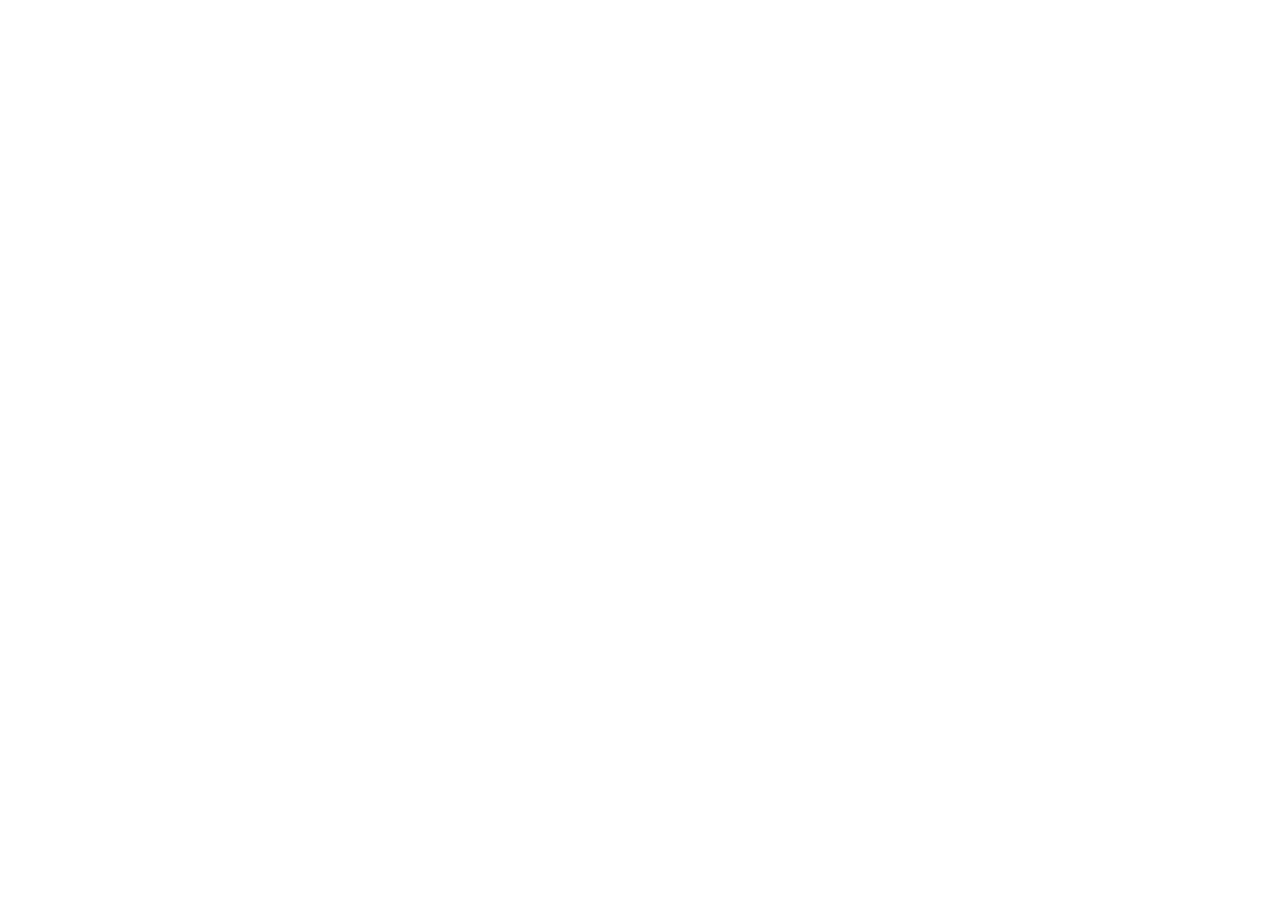
==== pages/homepage/index.html @ 833f8e6b "initial repo + basic site architecture" ====
<!doctype html>
<html lang="en">
  <head>
    <meta charset="UTF-8" />
    <meta name="viewport" content="width=device-width, initial-scale=1.0" />
    <title>KC Fedellaga: Portfolio</title>
  </head>
  <body></body>
</html>
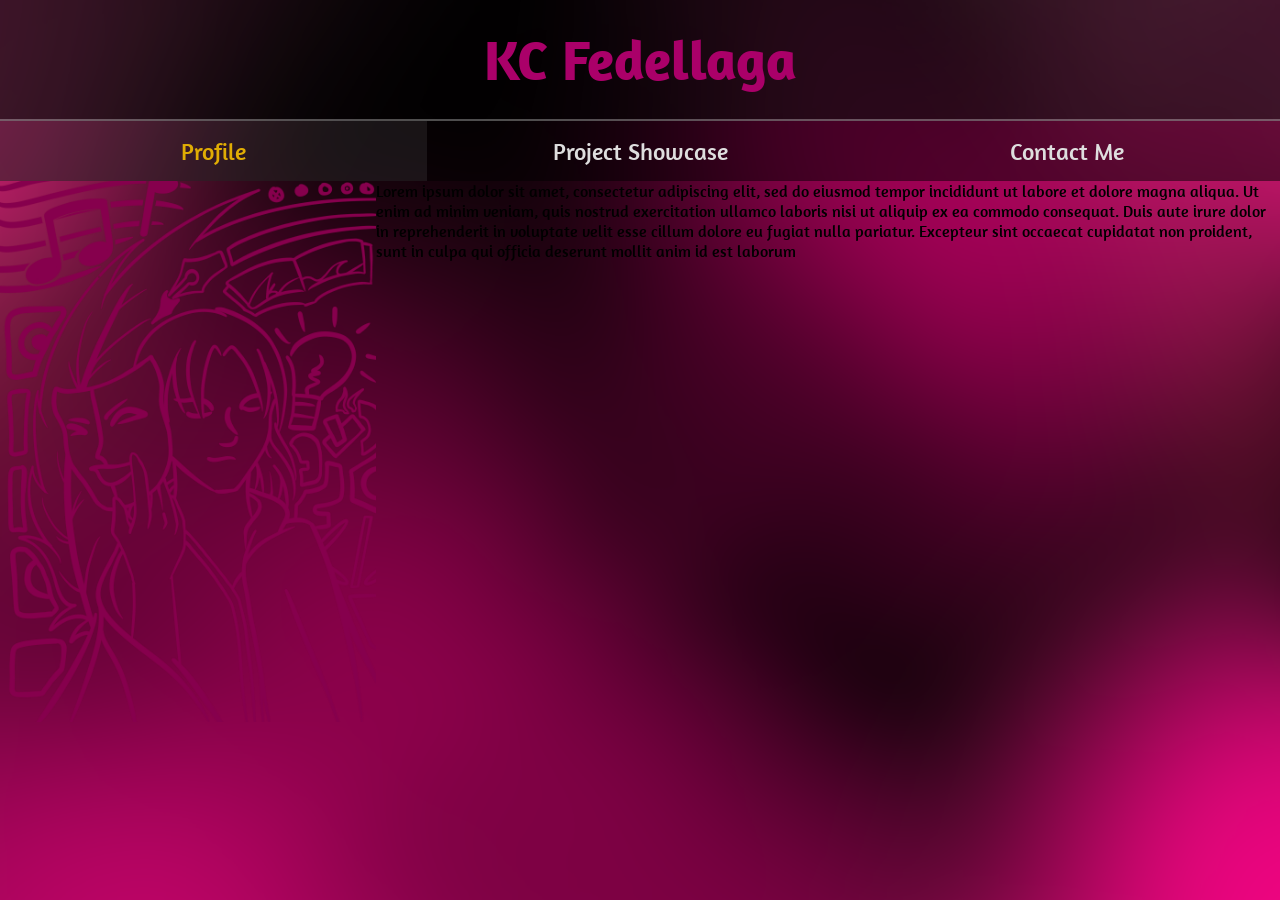
==== commit 794ad66b: "homepage start" ====
--- a/pages/homepage/index.html
+++ b/pages/homepage/index.html
@@ -4,6 +4,60 @@
     <meta charset="UTF-8" />
     <meta name="viewport" content="width=device-width, initial-scale=1.0" />
     <title>KC Fedellaga: Portfolio</title>
+    <link rel="stylesheet" href="home-styles.css" />
+    <script type="module" src="home.js"></script>
   </head>
-  <body></body>
+  <body>
+    <header>
+      <h1 class="header-h1">KC Fedellaga</h1>
+    </header>
+
+    <nav id="navbar">
+      <div class="nav-button active">
+        <a href="#">Profile</a>
+      </div>
+      <div class="nav-button">
+        <a href="#">Project Showcase</a>
+      </div>
+      <div class="nav-button">
+        <a href="#">Contact Me</a>
+      </div>
+    </nav>
+
+    <main>
+      <!-- Intro Section: Artist Pic + Bio -->
+      <div id="view-profile">
+        <div id="self-portraits">
+          <!-- Insert Pictures Here -->
+          <img
+            class="profile-img"
+            src="/assets/kacebykace.png"
+            alt="Kace by Kace, an illustration I did to depict myselef as an artist"
+          />
+        </div>
+
+        <div id="about-me">
+          Lorem ipsum dolor sit amet, consectetur adipiscing elit, sed do
+          eiusmod tempor incididunt ut labore et dolore magna aliqua. Ut enim ad
+          minim veniam, quis nostrud exercitation ullamco laboris nisi ut
+          aliquip ex ea commodo consequat. Duis aute irure dolor in
+          reprehenderit in voluptate velit esse cillum dolore eu fugiat nulla
+          pariatur. Excepteur sint occaecat cupidatat non proident, sunt in
+          culpa qui officia deserunt mollit anim id est laborum
+        </div>
+      </div>
+
+      <div id="view-projects" class="hidden">
+        <h2>Project Showcase</h2>
+        <div class="project-box">
+          <!-- Insert Thumbnail Here -->
+          <!-- Insert Project Name Here -->
+          <!-- Insert Tagline + VERY BRIEF DESCRIPTION Here -->
+          <!-- Insert Detail Tags Here -->
+        </div>
+        <div class="project-box"></div>
+      </div>
+      <footer></footer>
+    </main>
+  </body>
 </html>
--- a/pages/homepage/home-styles.css
+++ b/pages/homepage/home-styles.css
@@ -0,0 +1,175 @@
+@import url("https://fonts.googleapis.com/css2?family=Amaranth:ital,wght@0,400;0,700;1,400;1,700&family=Galindo&family=Rubik:ital,wght@0,300..900;1,300..900&display=swap");
+* {
+  font-family: "Amaranth", serif;
+  box-sizing: border-box;
+}
+
+body {
+  min-height: 100vh;
+  background: url(/assets/bg-image.png);
+  background-size: cover;
+  background-position: center;
+
+  display: flex;
+  flex-direction: column;
+
+  margin: 0;
+  padding: 0;
+
+  max-width: 100vw;
+  overflow-x: hidden;
+}
+
+header {
+  container-type: inline-size;
+
+  position: sticky;
+  top: 0;
+  left: 0;
+  width: 100%;
+
+  display: flex;
+  flex-direction: column;
+
+  justify-content: space-between;
+  align-items: center;
+  z-index: 100;
+}
+
+.header-h1 {
+  font-size: 3.5em;
+  text-align: center;
+  color: #aa0069;
+
+  margin: 0px;
+  padding: 25px;
+
+  background: rgba(0, 0, 0, 0.1);
+  backdrop-filter: brightness(50%) saturate(50%);
+  width: 100%;
+
+  border-bottom: 2px solid rgba(255, 255, 255, 0.3);
+}
+
+#navbar {
+  container-type: inline-size;
+  margin: 0;
+  padding: 0px;
+
+  position: sticky;
+  top: var(--header-height, 120px);
+  z-index: 99;
+
+  background: rgba(0, 0, 0, 0.5);
+  /* backdrop-filter: brightness(65%) contrast(90%) saturate(80%); */
+  width: 100%;
+
+  display: flex;
+  justify-content: space-between;
+  align-content: center;
+}
+
+.nav-button {
+  width: 100%;
+  text-align: center;
+  padding-top: 15px;
+  padding-bottom: 15px;
+  font-size: 1.5em;
+
+  a {
+    text-decoration-line: none;
+    color: #dedede;
+  }
+}
+
+.nav-button:hover {
+  cursor: pointer;
+
+  background: rgba(219, 67, 138, 0.075);
+  a {
+    color: #fde69b;
+  }
+}
+
+.active {
+  background: rgba(255, 255, 255, 0.075);
+  a {
+    color: #e0ad04;
+  }
+}
+
+/* Container Queries Ref: https://developer.mozilla.org/en-US/docs/Web/CSS/Guides/Containment/Container_queries */
+@container (width < 1000px) {
+  .header-h1 {
+    font-size: 2.75em;
+    margin: 0px;
+    padding: 20px;
+  }
+
+  #navbar {
+  }
+
+  .nav-button {
+    margin: 0px;
+    padding: 10px;
+    font-size: 1.2em;
+  }
+}
+@container (width < 550px) {
+  .header-h1 {
+    font-size: 2em;
+    margin: 0px;
+    padding: 15px;
+  }
+  .nav-button {
+    margin: 0px;
+    padding: 8px;
+    font-size: 1em;
+  }
+}
+
+@media (max-width: 800px) {
+  main {
+    padding: 2em 1em 60px 1em;
+  }
+  #navbar {
+    container-type: inline-size;
+    height: var(--bottom-tab-nav-height);
+    width: 100%;
+    border-right: none;
+    border-top: 1px solid rgba(255, 255, 255, 0.3);
+    padding: 0;
+    position: fixed;
+    top: unset;
+    bottom: 0;
+  }
+}
+
+/* Content Styles */
+
+.hidden {
+  display: none !important;
+}
+
+main {
+  width: 100%;
+}
+
+#view-profile {
+  width: 100%;
+  max-height: var();
+
+  display: flex;
+  justify-content: space-between;
+}
+
+#self-portraits {
+  width: 100%;
+}
+
+#self-portraits img {
+  max-width: 100%;
+}
+
+/* #about-me {
+} */
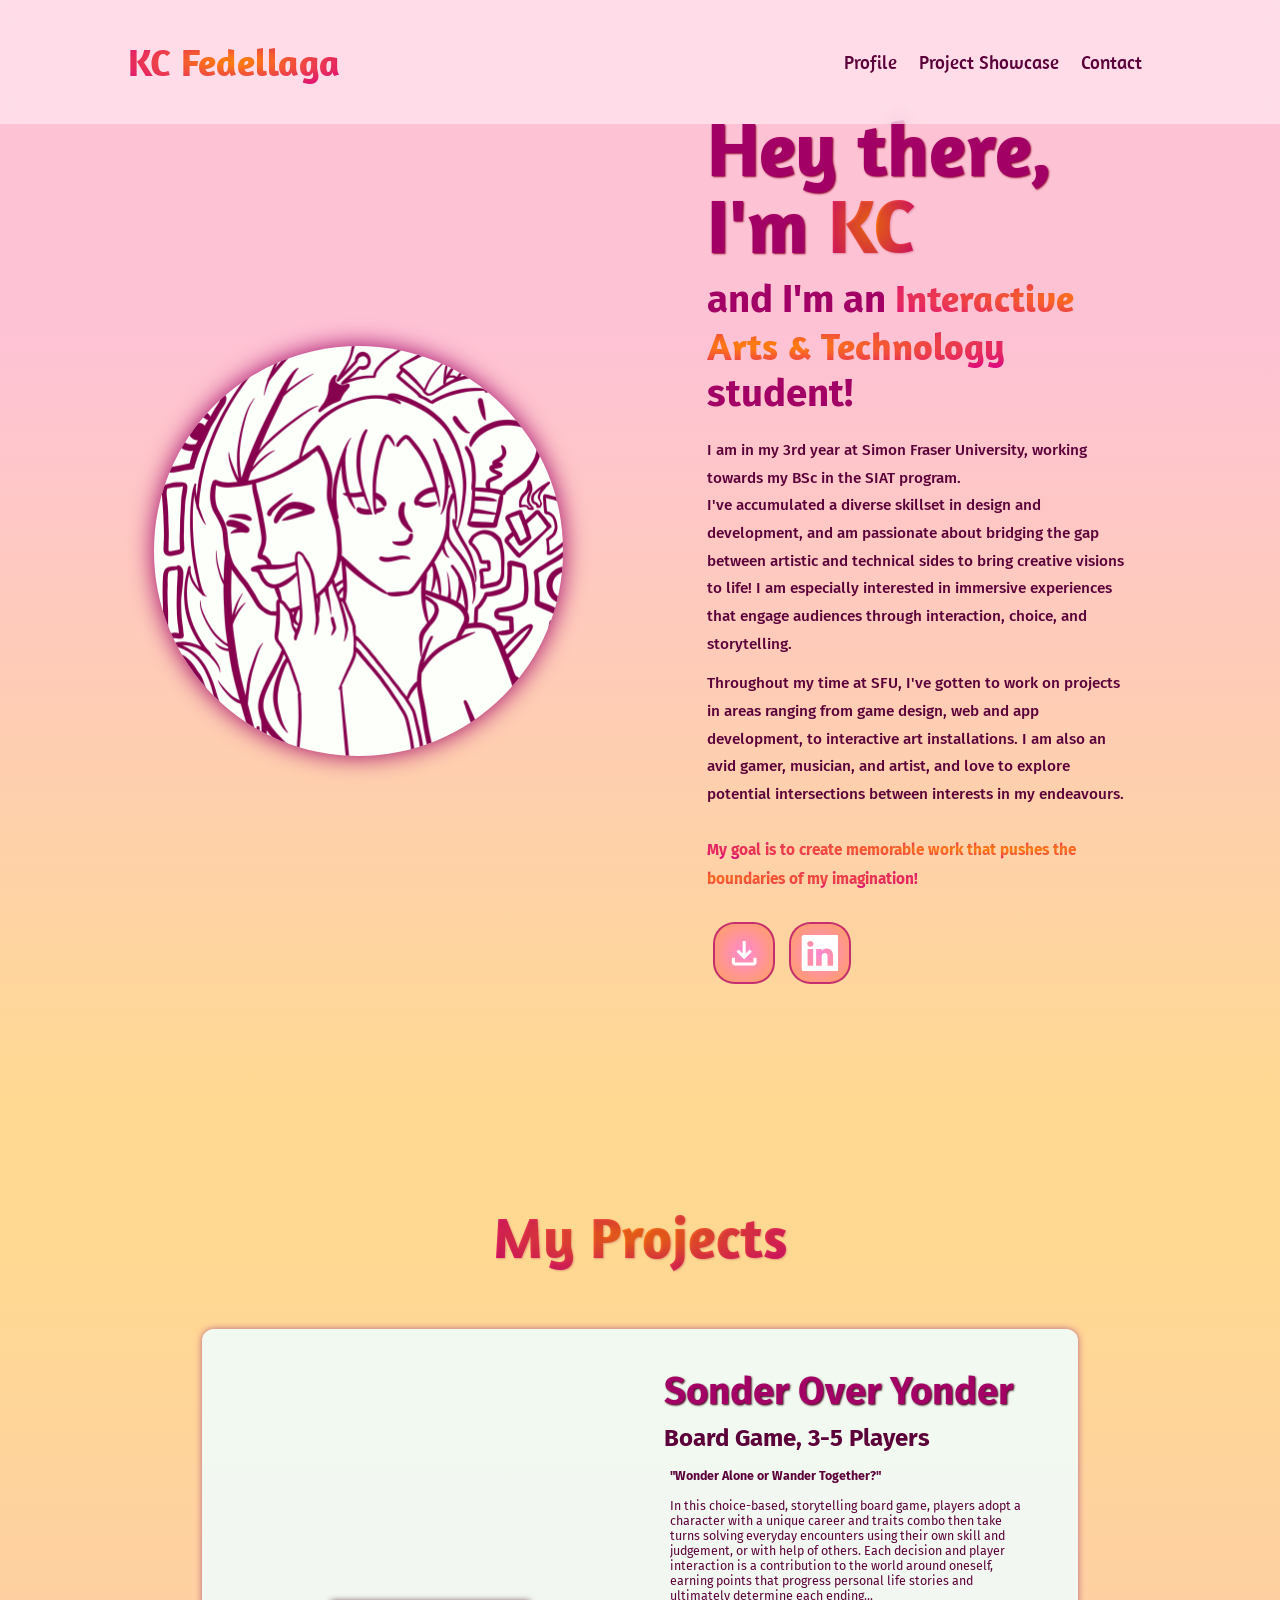
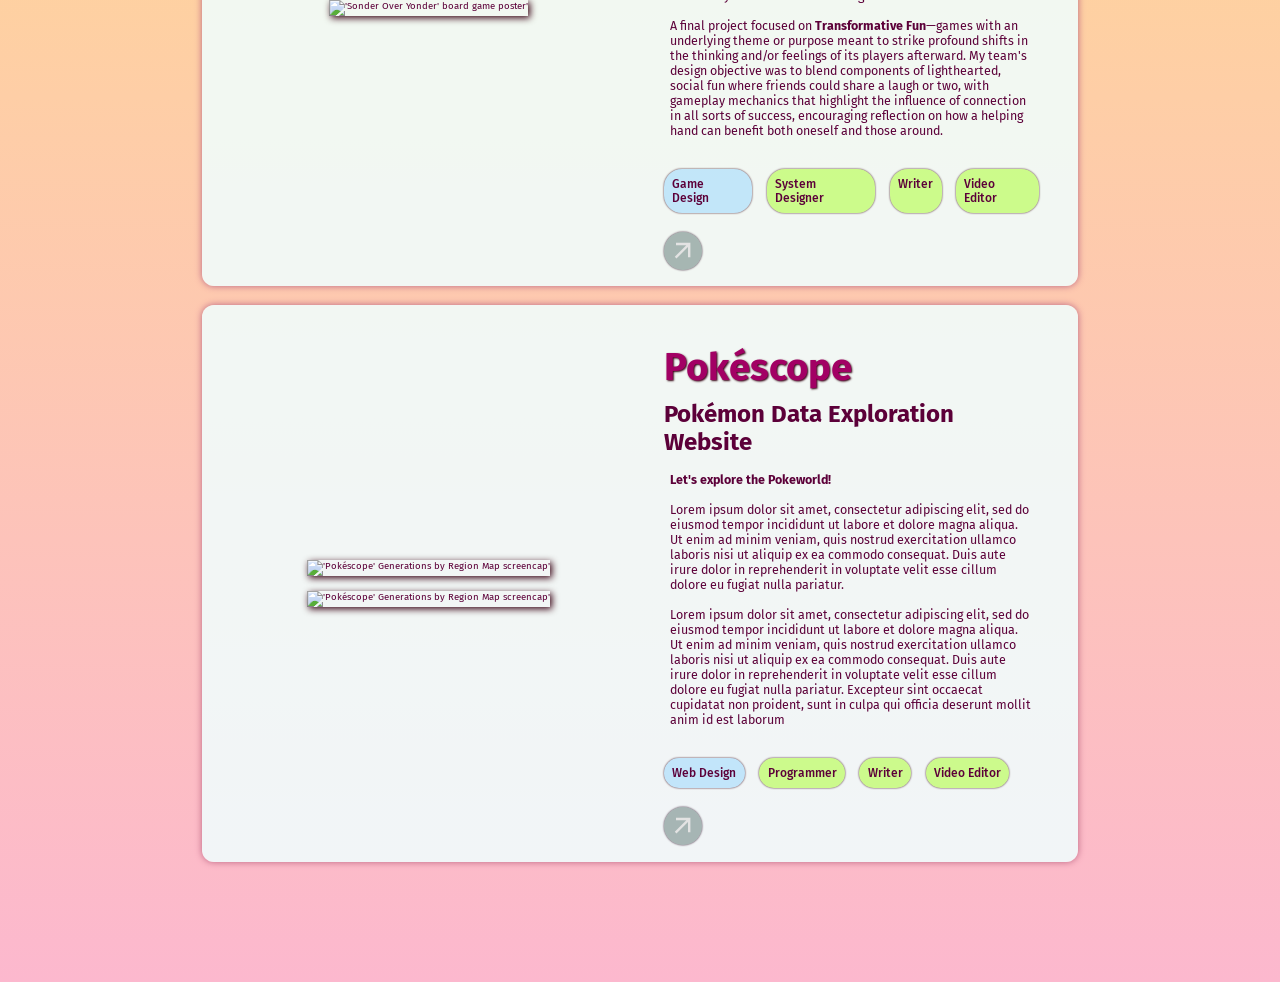
==== commit 96945e4b: "Merge pull request #1 from 4cekay/slider-wip finished project card slider" ====
--- a/pages/homepage/index.html
+++ b/pages/homepage/index.html
@@ -4,60 +4,225 @@
     <meta charset="UTF-8" />
     <meta name="viewport" content="width=device-width, initial-scale=1.0" />
     <title>KC Fedellaga: Portfolio</title>
+
+    <!-- Swiper JS CSS-->
+    <link rel="stylesheet" href="https://cdn.jsdelivr.net/npm/swiper@12/swiper-bundle.min.css"/>
+
     <link rel="stylesheet" href="home-styles.css" />
-    <script type="module" src="home.js"></script>
   </head>
+
   <body>
-    <header>
-      <h1 class="header-h1">KC Fedellaga</h1>
+    <header class="header">
+      <a href="#profile" class="logo"><span>KC Fedellaga</span></a>
+
+      <i id="menu-icon">
+        <svg
+          xmlns="http://www.w3.org/2000/svg"
+          height="24px"
+          viewBox="0 -960 960 960"
+          width="24px"
+          fill="#e3e3e3"
+        >
+          <path
+            d="M120-240v-80h720v80H120Zm0-200v-80h720v80H120Zm0-200v-80h720v80H120Z"
+          />
+        </svg>
+      </i>
+
+      <nav class="navbar">
+        <a href="#profile">Profile</a>
+        <a href="#projects">Project Showcase</a>
+        <a href="#contact">Contact</a>
+      </nav>
     </header>
 
-    <nav id="navbar">
-      <div class="nav-button active">
-        <a href="#">Profile</a>
+    <section class="profile" id="profile">
+      <div class="profile-img">
+        <img
+          src="/assets/kacebykace.png"
+          alt=" 'Kace by Kace': an illustration by me, depicting myself as an artist"
+        />
       </div>
-      <div class="nav-button">
-        <a href="#">Project Showcase</a>
-      </div>
-      <div class="nav-button">
-        <a href="#">Contact Me</a>
-      </div>
-    </nav>
-
-    <main>
-      <!-- Intro Section: Artist Pic + Bio -->
-      <div id="view-profile">
-        <div id="self-portraits">
-          <!-- Insert Pictures Here -->
-          <img
-            class="profile-img"
-            src="/assets/kacebykace.png"
-            alt="Kace by Kace, an illustration I did to depict myselef as an artist"
-          />
-        </div>
-
-        <div id="about-me">
-          Lorem ipsum dolor sit amet, consectetur adipiscing elit, sed do
-          eiusmod tempor incididunt ut labore et dolore magna aliqua. Ut enim ad
-          minim veniam, quis nostrud exercitation ullamco laboris nisi ut
-          aliquip ex ea commodo consequat. Duis aute irure dolor in
-          reprehenderit in voluptate velit esse cillum dolore eu fugiat nulla
-          pariatur. Excepteur sint occaecat cupidatat non proident, sunt in
-          culpa qui officia deserunt mollit anim id est laborum
+
+      <div class="profile-content">
+        <h1>Hey there, I'm <span>KC</span></h1>
+        <h3>and I'm an <span>Interactive Arts & Technology</span> student!</h3>
+        </br>
+        <p>
+          I am in my 3rd year at Simon Fraser University, working towards my BSc
+          in the SIAT program.
+          </br>
+          I've accumulated a diverse skillset in design and
+          development, and am passionate about bridging the gap between artistic
+          and technical sides to bring creative visions to life! I am especially
+          interested in immersive experiences that engage audiences through
+          interaction, choice, and storytelling.
+        </p>
+        </br>
+        <p>
+          Throughout my time at SFU, I've gotten to work on projects in areas
+          ranging from game design, web and app development, to interactive art
+          installations. I am also an avid gamer, musician, and artist, and love
+          to explore potential intersections between interests in my endeavours.
+        </br></br>
+        <span><strong>My goal is to create memorable work that pushes the boundaries of my
+          imagination!</strong></span>
+        </p>
+
+        <div class="professional-icons">
+          <a href="#">
+            <i id="dl-resume-icon">
+              <svg
+                xmlns="http://www.w3.org/2000/svg"
+                viewBox="0 -960 960 960"
+                fill="white"
+              >
+                <path
+                  d="M480-320 280-520l56-58 104 104v-326h80v326l104-104 56 58-200 200ZM240-160q-33 0-56.5-23.5T160-240v-120h80v120h480v-120h80v120q0 33-23.5 56.5T720-160H240Z"
+                />
+              </svg>
+            </i>
+            <span class="button-text">Resume</span>
+          </a>
+
+          <a href="#">
+            <i id="linkedin-icon"
+              ><svg
+                xmlns="http://www.w3.org/2000/svg"
+                width="16"
+                height="16"
+                fill="white"
+                class="bi bi-linkedin"
+                viewBox="0 0 16 16"
+              >
+                <path
+                  d="M0 1.146C0 .513.526 0 1.175 0h13.65C15.474 0 16 .513 16 1.146v13.708c0 .633-.526 1.146-1.175 1.146H1.175C.526 16 0 15.487 0 14.854zm4.943 12.248V6.169H2.542v7.225zm-1.2-8.212c.837 0 1.358-.554 1.358-1.248-.015-.709-.52-1.248-1.342-1.248S2.4 3.226 2.4 3.934c0 .694.521 1.248 1.327 1.248zm4.908 8.212V9.359c0-.216.016-.432.08-.586.173-.431.568-.878 1.232-.878.869 0 1.216.662 1.216 1.634v3.865h2.401V9.25c0-2.22-1.184-3.252-2.764-3.252-1.274 0-1.845.7-2.165 1.193v.025h-.016l.016-.025V6.169h-2.4c.03.678 0 7.225 0 7.225z"
+                />
+              </svg>
+            </i>
+            <span class="button-text">LinkedIn</span>
+          </a>
         </div>
       </div>
-
-      <div id="view-projects" class="hidden">
-        <h2>Project Showcase</h2>
-        <div class="project-box">
-          <!-- Insert Thumbnail Here -->
-          <!-- Insert Project Name Here -->
-          <!-- Insert Tagline + VERY BRIEF DESCRIPTION Here -->
-          <!-- Insert Detail Tags Here -->
+    </section>
+
+    <section class="projects" id="projects">
+      <h1><span>My Projects</span></h1>
+
+      <div class="project-container">
+
+        <div class="swiper-row">
+          <div class="swiper-button swiper-button-prev"></div>
+
+          <div class="card-wrapper swiper">
+            <ul class="card-list swiper-wrapper">
+              <li class="project-card swiper-slide">
+                <a href="#" class="card-link">
+                  <div class="img-section">
+                    <img 
+                  src="/assets/soy-poster.png" 
+                  alt="'Sonder Over Yonder' board game poster'" 
+                  class="project-img-vert"
+                  >
+                  </div>
+                  <div class="project-info">
+                    <h2 class="project-name">Sonder Over Yonder</h2>
+                    <h3>Board Game, 3-5 Players</h3>
+                    
+                    <div class="project-desc">
+                      <strong>"Wonder Alone or Wander Together?"</strong>
+                      <p>
+                      </br>
+                        In this choice-based, storytelling board game, players adopt a character with a unique career and traits combo then take turns solving everyday encounters using their own skill and judgement, or with help of others. Each decision and player interaction is a contribution to the world around oneself, earning points that progress personal life stories and ultimately determine each ending... 
+                      </p>
+                      </br>
+                      A final project focused on <b>Transformative Fun</b>—games with an underlying theme or purpose meant to strike profound shifts in the thinking and/or feelings of its players afterward. My team's design objective was to blend components of lighthearted, social fun where friends could share a laugh or two, with gameplay mechanics that highlight the influence of connection in all sorts of success, encouraging reflection on how a helping hand can benefit both oneself and those around. 
+                      <p>
+                      </br>
+
+                      </p>
+                    </div>
+                    
+                    <div class="card-footer">
+                      <ul class="tags">
+                        <li class="field">Game Design</li>
+                        <li class="role">System Designer</li>
+                        <li class="role">Writer</li>
+                        <li class="role">Video Editor</li>
+                      </ul>
+
+                      <div class="card-button">
+                        <svg class="arrow" xmlns="http://www.w3.org/2000/svg" viewBox="0 -960 960 960" fill="#e3e3e3"><path d="m256-240-56-56 384-384H240v-80h480v480h-80v-344L256-240Z"/></svg>
+                        <span>View Documentation</span>
+                      </div>
+                    </div>
+                  </div>
+                </a>
+              </li>
+              <li class="project-card swiper-slide">
+                <a href="#" class="card-link">
+                  <div class="img-section">
+                    <img 
+                  src="/assets/pokescope-homepage-screencap.png" 
+                  alt="'Pokéscope' Generations by Region Map screencap'" 
+                  class="project-img-hori"
+                  >
+                  <img 
+                  src="/assets/pokescope-map-screencap.png" 
+                  alt="'Pokéscope' Generations by Region Map screencap'" 
+                  class="project-img-hori"
+                  >
+                  </div>
+                  
+                  <div class="project-info">
+                    <h2 class="project-name">Pokéscope</h2>
+                    <h3>Pokémon Data Exploration Website</h3>
+                    
+                    <div class="project-desc">
+                      <strong>Let's explore the Pokeworld!</strong>
+                      <p>
+                      </br>
+                        Lorem ipsum dolor sit amet, consectetur adipiscing elit, sed do eiusmod tempor incididunt ut labore et dolore magna aliqua. Ut enim ad minim veniam, quis nostrud exercitation ullamco laboris nisi ut aliquip ex ea commodo consequat. Duis aute irure dolor in reprehenderit in voluptate velit esse cillum dolore eu fugiat nulla pariatur. 
+                      </p>
+                      </br>
+                      Lorem ipsum dolor sit amet, consectetur adipiscing elit, sed do eiusmod tempor incididunt ut labore et dolore magna aliqua. Ut enim ad minim veniam, quis nostrud exercitation ullamco laboris nisi ut aliquip ex ea commodo consequat. Duis aute irure dolor in reprehenderit in voluptate velit esse cillum dolore eu fugiat nulla pariatur. Excepteur sint occaecat cupidatat non proident, sunt in culpa qui officia deserunt mollit anim id est laborum
+                      <p>
+                      </br>
+
+                      </p>
+                    </div>
+                    
+                    <div class="card-footer">
+                      <ul class="tags">
+                        <li class="field">Web Design</li>
+                        <li class="role">Programmer</li>
+                        <li class="role">Writer</li>
+                        <li class="role">Video Editor</li>
+                      </ul>
+
+                      <div class="card-button">
+                        <svg class="arrow" xmlns="http://www.w3.org/2000/svg" viewBox="0 -960 960 960" fill="#e3e3e3"><path d="m256-240-56-56 384-384H240v-80h480v480h-80v-344L256-240Z"/></svg>
+                        <span>View Documentation</span>
+                      </div>
+                    </div>
+                  </div>
+                </a>
+              </li>
+            </ul>
+          </div>
+
+          <div class="swiper-button swiper-button-next"></div>
         </div>
-        <div class="project-box"></div>
+        
+        <div class="swiper-pagination"></div>
       </div>
-      <footer></footer>
-    </main>
+
+    </section>
+
+    <!-- Swiper JS script -->
+    <script src="https://cdn.jsdelivr.net/npm/swiper@12/swiper-bundle.min.js"></script>
+    
+    <script src="home.js"></script>
+  
   </body>
 </html>
--- a/pages/homepage/home-styles.css
+++ b/pages/homepage/home-styles.css
@@ -1,175 +1,443 @@
-@import url("https://fonts.googleapis.com/css2?family=Amaranth:ital,wght@0,400;0,700;1,400;1,700&family=Galindo&family=Rubik:ital,wght@0,300..900;1,300..900&display=swap");
+@import url("https://fonts.googleapis.com/css2?family=Amaranth:ital,wght@0,400;0,700;1,400;1,700&family=Fira+Sans:ital,wght@0,100;0,200;0,300;0,400;0,500;0,600;0,700;0,800;0,900;1,100;1,200;1,300;1,400;1,500;1,600;1,700;1,800;1,900&family=Poppins:ital,wght@0,100;0,200;0,300;0,400;0,500;0,600;0,700;0,800;0,900;1,100;1,200;1,300;1,400;1,500;1,600;1,700;1,800;1,900&display=swap");
 * {
-  font-family: "Amaranth", serif;
-  box-sizing: border-box;
-}
-
-body {
-  min-height: 100vh;
-  background: url(/assets/bg-image.png);
-  background-size: cover;
-  background-position: center;
-
-  display: flex;
-  flex-direction: column;
-
   margin: 0;
   padding: 0;
-
-  max-width: 100vw;
+  box-sizing: border-box;
+  text-decoration: none;
+  scroll-behavior: smooth;
+  font-family: "Fira Sans", sans-serif;
+}
+
+:root {
+  --bg-color: #fff7f9;
+  --second-bg-color: #fffefe;
+  --text-color: #5c0039;
+  --main-color: #a20064;
+}
+.inactive {
+  visibility: hidden !important;
+}
+
+html {
+  font-size: 60%;
   overflow-x: hidden;
 }
 
-header {
-  container-type: inline-size;
-
-  position: sticky;
+body {
+  color: var(--text-color);
+}
+
+::-webkit-scrollbar {
+  width: 20px;
+}
+::-webkit-scrollbar-thumb {
+  background-color: #b4006f8c;
+}
+::-webkit-scrollbar-track {
+  background-color: var(--bg-color);
+}
+
+section {
+  min-height: 100vh;
+  padding: 10rem 12%;
+}
+
+/* Header Section: */
+
+.header {
+  position: fixed;
+  width: 100%;
   top: 0;
   left: 0;
+  padding: 4rem 10%;
+
+  display: flex;
+  justify-content: space-between;
+  align-items: center;
+  z-index: 10000;
+
+  background: rgba(255, 244, 249, 0.532);
+  backdrop-filter: blur(10px);
+
+  .logo,
+  .gradient-button,
+  .navbar a,
+  span {
+    font-family: "Amaranth", sans-serif;
+  }
+}
+
+#menu-icon {
+  font-size: 3.5rem;
+  color: var(--main-color);
+  display: none;
+}
+
+.logo {
+  font-size: 4rem;
+  color: var(--text-color);
+  font-weight: 800;
+  cursor: pointer;
+  transition: 0.3s ease-in-out;
+}
+.logo:hover {
+  transform: scale(1.1);
+}
+
+span {
+  background: radial-gradient(rgb(255, 121, 18) 10%, #d90086);
+  background-clip: text;
+  color: transparent;
+
+  font-family: "Amaranth", sans-serif;
+}
+
+.navbar a {
+  font-size: 2rem;
+  font-weight: 500;
+  color: var(--text-color);
+
+  transition: 0.3s ease-in-out;
+  border-bottom: 3px solid transparent;
+
+  margin: 1rem;
+}
+.navbar a:hover {
+  color: var(--main-color);
+  border-bottom: 3px solid var(--main-color);
+}
+
+/* Profile Section: */
+
+.profile {
+  display: flex;
+  align-items: center;
+  justify-content: center;
+  gap: 15rem;
+
+  background: linear-gradient(
+    to bottom,
+    rgb(254, 194, 213) 30%,
+    rgb(255, 217, 146)
+  );
+}
+
+.profile-img img {
+  width: 32vw;
+  height: 32vw;
+  object-fit: cover;
+
+  background: #fdfffb;
+
+  border-radius: 50%;
+  box-shadow: 0 0 25px var(--main-color);
+  transition: 0.4s ease-in-out;
+}
+.profile-img img:hover {
+  box-shadow:
+    0 0 25px var(--main-color),
+    0 0 50px var(--main-color),
+    0 0 100px var(--main-color);
+}
+
+.profile-content {
+  display: flex;
+  flex-direction: column;
+  align-items: flex-start;
+  text-align: left;
+}
+.profile-content h1 {
+  font-family: "Amaranth", sans-serif;
+  font-size: 8rem;
+  font-weight: 700;
+
+  margin-top: 1.5rem;
+  line-height: 1;
+
+  color: var(--main-color);
+  text-shadow: 1px 1px 2px #8f002d;
+
+  span {
+    text-shadow: 1px 1px 2px #8f002d45;
+  }
+}
+.profile-content h3 {
+  margin: 1rem 0;
+
+  color: var(--main-color);
+  font-size: 4rem;
+}
+.profile-content p {
+  font-size: 1.6rem;
+  font-weight: 500;
+  line-height: 1.8;
+}
+
+.professional-icons a {
+  display: inline-flex;
+  flex-direction: column;
+
+  font-size: 1.5rem;
+  text-align: center;
+
+  .button-text {
+    opacity: 0;
+  }
+}
+.professional-icons i {
+  display: inline-flex;
+
+  padding: 1rem;
+  margin: 3rem 0.6rem 0.7rem;
+
+  background: radial-gradient(#ff87d1, rgb(255, 162, 91));
+  border: 2px solid #ae006bb3;
+  border-radius: 35%;
+  color: var(--main-color);
+
+  transition: 0.3s ease-in-out;
+}
+.professional-icons svg {
+  width: 4rem;
+  height: 4rem;
+
+  object-fit: cover;
+  padding: 0.05em;
+}
+.professional-icons a:hover {
+  i {
+    background: radial-gradient(#f48835 40%, #fc46b6);
+    transform: scale(1.15) translateY(-5px);
+
+    box-shadow: 0 0 15px var(--main-color);
+  }
+  .button-text {
+    opacity: 1;
+    transition: 0.3 ease-in-out;
+  }
+}
+
+/* Project Showcase Section: */
+
+.projects {
+  display: flex;
+  flex-direction: column;
+  justify-content: center;
+  align-items: center;
+  gap: 5rem;
+
+  background: linear-gradient(
+    to bottom,
+    rgb(255, 217, 146) 10%,
+    rgb(252, 184, 206)
+  );
+}
+
+.projects h1 {
+  font-family: "Amaranth", sans-serif;
+  font-size: 6rem;
+
+  text-shadow: 1px 1px 2px #8f002d45;
+}
+
+.project-container {
   width: 100%;
-
-  display: flex;
-  flex-direction: column;
-
-  justify-content: space-between;
-  align-items: center;
-  z-index: 100;
-}
-
-.header-h1 {
-  font-size: 3.5em;
-  text-align: center;
-  color: #aa0069;
-
-  margin: 0px;
-  padding: 25px;
-
-  background: rgba(0, 0, 0, 0.1);
-  backdrop-filter: brightness(50%) saturate(50%);
+  max-width: 1000px; /* tentative */
+
+  display: flex;
+  flex-direction: column;
+  align-items: center;
+
+  gap: 1.5rem;
+}
+
+.swiper-row {
+  display: flex;
+  align-items: center;
+  gap: 1.5rem;
+
   width: 100%;
-
-  border-bottom: 2px solid rgba(255, 255, 255, 0.3);
-}
-
-#navbar {
-  container-type: inline-size;
+}
+
+.card-wrapper {
+  flex: 1;
+  min-width: 0;
+}
+
+.swiper-button-prev,
+.swiper-button-next {
+  position: static;
+  flex-shrink: 0;
   margin: 0;
-  padding: 0px;
-
-  position: sticky;
-  top: var(--header-height, 120px);
-  z-index: 99;
-
-  background: rgba(0, 0, 0, 0.5);
-  /* backdrop-filter: brightness(65%) contrast(90%) saturate(80%); */
+
+  width: 2.5rem;
+  height: 2.5rem;
+}
+.swiper-button {
+  color: white;
+}
+.swiper-pagination {
+  position: static !important;
+  left: auto !important;
+  transform: none !important;
+}
+.swiper-pagination-bullet {
+  height: 12px;
+  width: 12px;
+  opacity: 0.5;
+  background: rgb(255, 255, 255);
+}
+.swiper-pagination-bullet-active {
+  opacity: 1;
+}
+
+.card-list .project-card {
+  list-style: none;
+  padding: 1rem;
+}
+
+.card-list .project-card .card-link {
+  user-select: none;
+
+  display: flex;
+  gap: 1rem;
+
   width: 100%;
-
-  display: flex;
-  justify-content: space-between;
-  align-content: center;
-}
-
-.nav-button {
-  width: 100%;
-  text-align: center;
-  padding-top: 15px;
-  padding-bottom: 15px;
-  font-size: 1.5em;
-
-  a {
-    text-decoration-line: none;
-    color: #dedede;
-  }
-}
-
-.nav-button:hover {
-  cursor: pointer;
-
-  background: rgba(219, 67, 138, 0.075);
-  a {
-    color: #fde69b;
-  }
-}
-
-.active {
-  background: rgba(255, 255, 255, 0.075);
-  a {
-    color: #e0ad04;
-  }
-}
-
-/* Container Queries Ref: https://developer.mozilla.org/en-US/docs/Web/CSS/Guides/Containment/Container_queries */
-@container (width < 1000px) {
-  .header-h1 {
-    font-size: 2.75em;
-    margin: 0px;
-    padding: 20px;
-  }
-
-  #navbar {
-  }
-
-  .nav-button {
-    margin: 0px;
-    padding: 10px;
-    font-size: 1.2em;
-  }
-}
-@container (width < 550px) {
-  .header-h1 {
-    font-size: 2em;
-    margin: 0px;
-    padding: 15px;
-  }
-  .nav-button {
-    margin: 0px;
-    padding: 8px;
-    font-size: 1em;
-  }
-}
-
-@media (max-width: 800px) {
-  main {
-    padding: 2em 1em 60px 1em;
-  }
-  #navbar {
-    container-type: inline-size;
-    height: var(--bottom-tab-nav-height);
-    width: 100%;
-    border-right: none;
-    border-top: 1px solid rgba(255, 255, 255, 0.3);
-    padding: 0;
-    position: fixed;
-    top: unset;
-    bottom: 0;
-  }
-}
-
-/* Content Styles */
-
-.hidden {
-  display: none !important;
-}
-
-main {
-  width: 100%;
-}
-
-#view-profile {
-  width: 100%;
-  max-height: var();
-
-  display: flex;
-  justify-content: space-between;
-}
-
-#self-portraits {
-  width: 100%;
-}
-
-#self-portraits img {
+  height: 58rem;
+
+  padding: 18px;
+  border: solid 2px transparent;
+  border-radius: 12px;
+
+  text-decoration: none;
+  color: var(--text-color);
+
+  background: rgba(240, 255, 255, 0.854);
+  box-shadow: 0 0 7px rgb(188, 99, 130);
+
+  transition: 0.3s ease-in-out;
+}
+
+.img-section {
+  flex: 1;
+
+  display: flex;
+  flex-direction: column;
+  justify-content: center;
+  align-items: center;
+
+  gap: 1.5rem;
+  padding: 2rem;
+
+  overflow: hidden;
+}
+
+.project-img-vert {
   max-width: 100%;
-}
-
-/* #about-me {
-} */
+  max-height: 100%;
+  object-fit: contain;
+
+  box-shadow: 2px 2px 7px #360112;
+}
+.project-img-hori {
+  max-width: 100%;
+  max-height: 100%;
+  object-fit: contain;
+
+  box-shadow: 2px 2px 7px #360112;
+}
+
+.project-info {
+  flex: 1;
+  display: inline-flex;
+  flex-direction: column;
+  gap: 1rem;
+
+  padding: 2rem;
+}
+
+.project-info h2 {
+  font-size: 4em;
+  color: var(--main-color);
+
+  text-shadow: 1px 1px 2px #360112;
+}
+.project-info h3 {
+  font-size: 2.5em;
+}
+.project-info .project-desc {
+  margin: 0.5em;
+
+  font-size: 1.3em;
+}
+
+.project-card .card-footer {
+  display: flex;
+  flex-direction: column;
+  gap: 1.8em;
+
+  margin-top: auto;
+}
+
+.project-card .tags {
+  display: inline-flex;
+  gap: 1.5em;
+
+  list-style: none;
+}
+.project-card .tags li {
+  color: var(--text-color);
+  font-size: 1.25em;
+  font-weight: 500;
+
+  padding: 0.7em;
+
+  border-radius: 1.5em;
+  box-shadow: 0 0 2px #360112;
+}
+.tags .field {
+  background: rgba(131, 207, 255, 0.434);
+}
+.tags .role {
+  background: rgba(172, 255, 47, 0.527);
+}
+
+.card-list .card-link .card-button {
+  display: flex;
+  justify-content: flex-start;
+  align-items: center;
+  gap: 0.5em;
+
+  background: transparent;
+
+  .arrow {
+    width: 4em;
+    padding: 0.5em;
+
+    background: rgba(110, 135, 132, 0.571);
+    border-radius: 50%;
+    box-shadow: 0 0 2px rgb(35, 0, 28);
+
+    transition: 0.3s ease-in-out;
+  }
+
+  span {
+    opacity: 0;
+
+    margin: 0.7em;
+    font-size: 1.6em;
+
+    transition: 0.3s ease-in-out;
+  }
+}
+.card-list .card-link:hover {
+  border-color: var(--main-color);
+
+  .arrow {
+    background: rgb(255, 166, 0);
+  }
+
+  span {
+    opacity: 1;
+  }
+}
